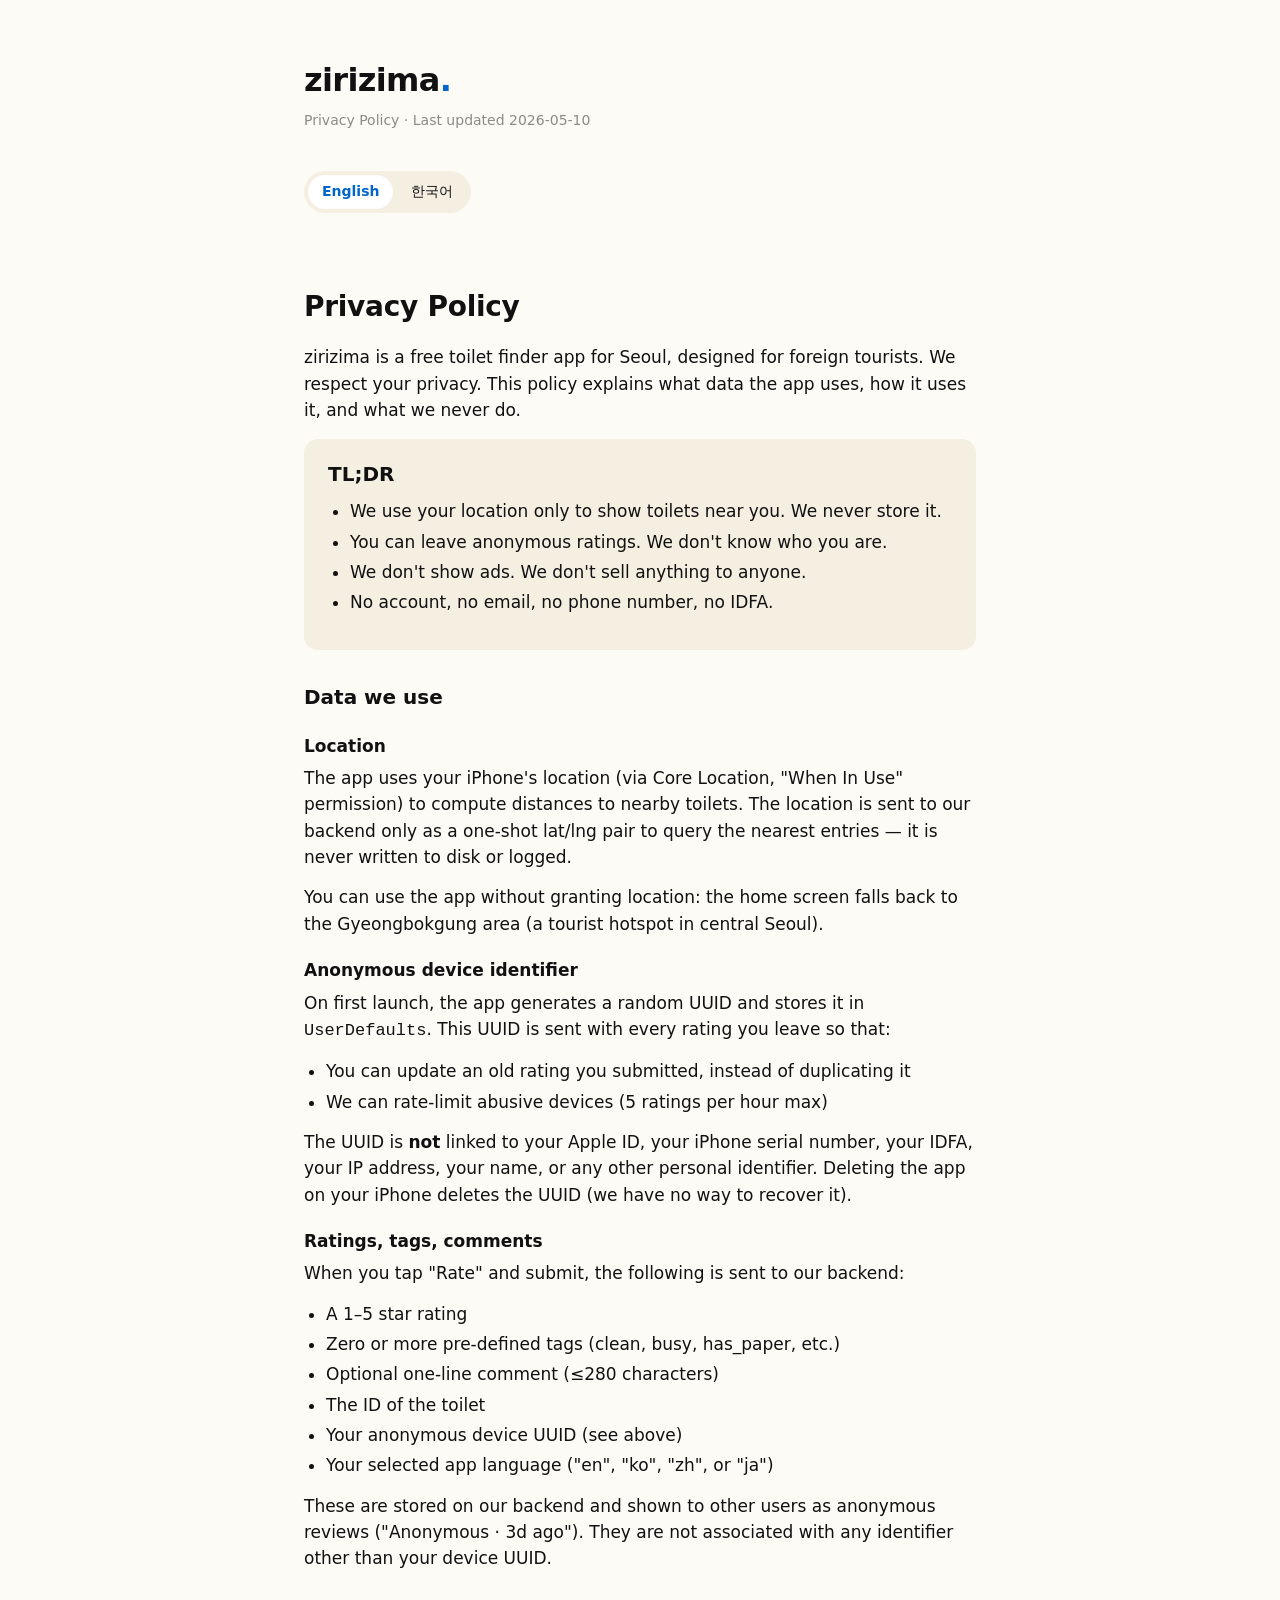
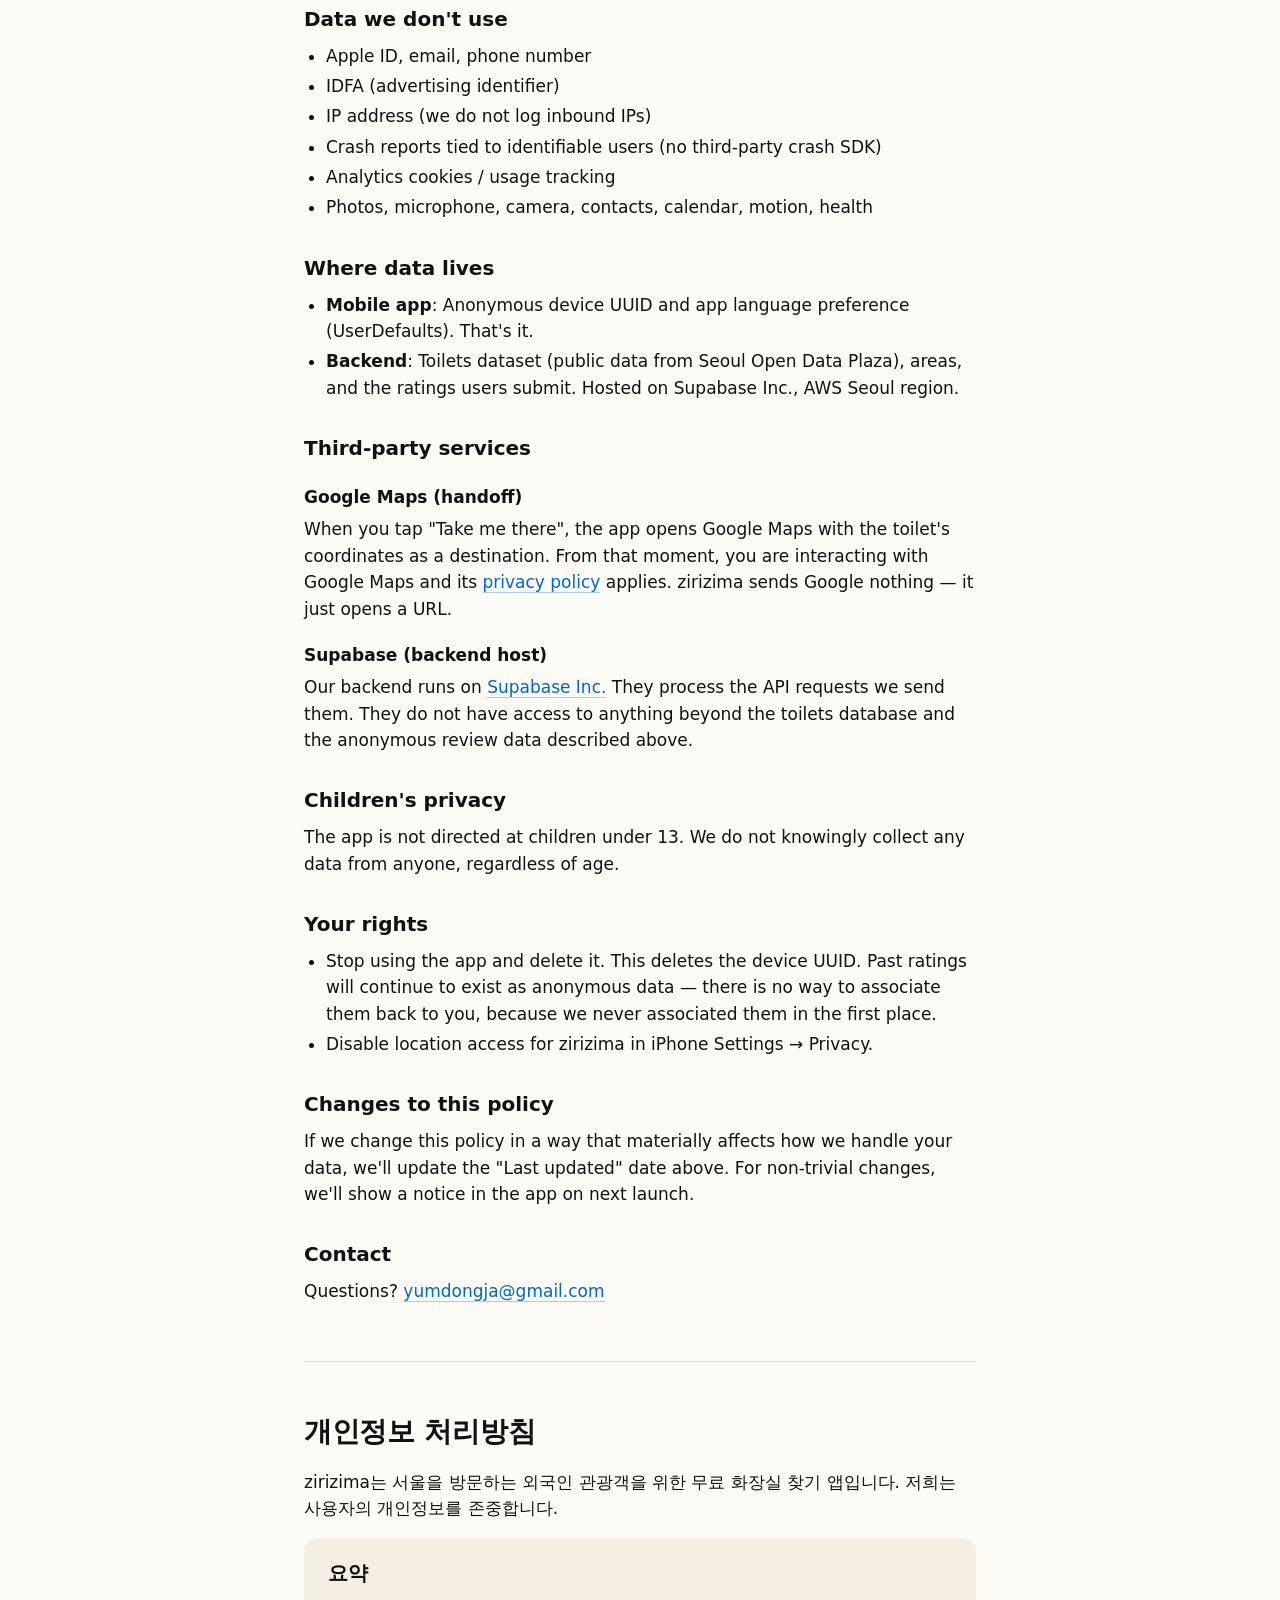
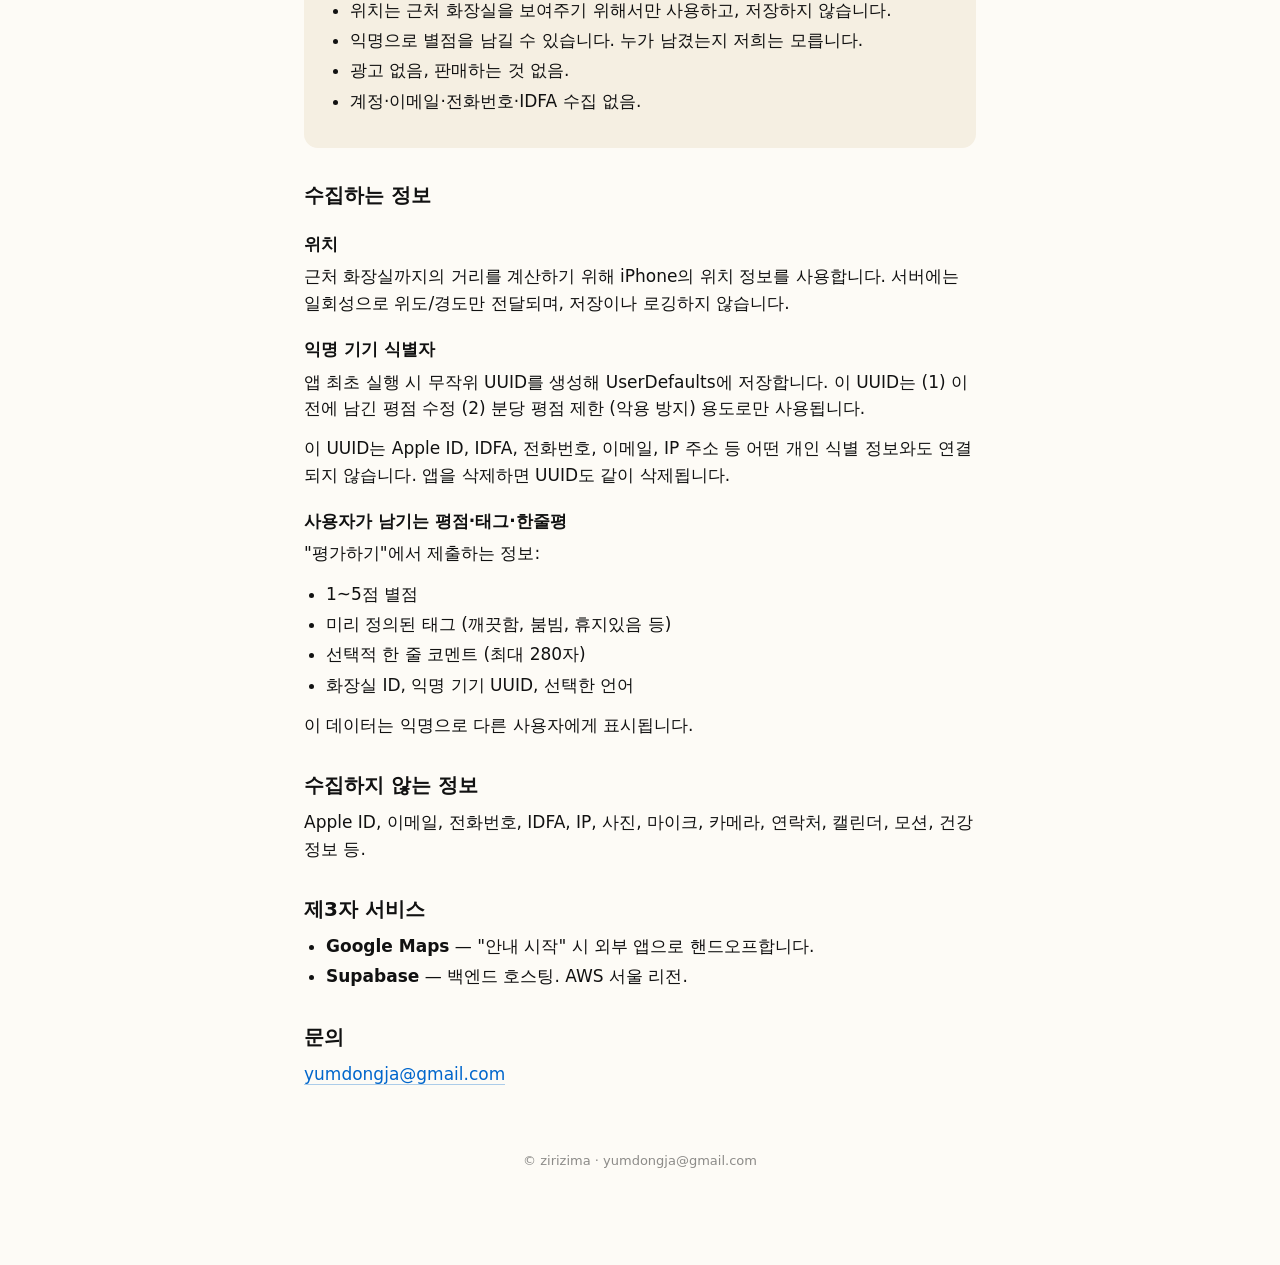
==== privacy.html @ c3d14ddb "Add App Icon placeholder and Privacy Policy web page - icon-1024.png: v1 wordmark (z. on Action Blue" ====
<!doctype html>
<html lang="en">
<head>
<meta charset="utf-8">
<meta name="viewport" content="width=device-width, initial-scale=1">
<title>Privacy Policy — zirizima</title>
<style>
  :root {
    --ink: #111;
    --ink-48: rgba(17,17,17,0.48);
    --ink-12: rgba(17,17,17,0.12);
    --canvas: #fdfbf6;
    --parchment: #f5efe2;
    --primary: #0066cc;
  }
  * { box-sizing: border-box; }
  html, body { margin: 0; padding: 0; }
  body {
    font-family: -apple-system, BlinkMacSystemFont, "SF Pro Text", "Helvetica Neue", system-ui, sans-serif;
    background: var(--canvas);
    color: var(--ink);
    line-height: 1.55;
    font-size: 17px;
    -webkit-font-smoothing: antialiased;
  }
  .wrap { max-width: 720px; margin: 0 auto; padding: 56px 24px 96px; }
  .brand { font-size: 32px; font-weight: 800; letter-spacing: -0.02em; margin: 0 0 4px; }
  .brand .dot { color: var(--primary); }
  .updated { color: var(--ink-48); font-size: 14px; margin: 0 0 40px; }
  h1 { font-size: 28px; font-weight: 700; letter-spacing: -0.01em; margin: 48px 0 16px; }
  h2 { font-size: 20px; font-weight: 700; margin: 32px 0 8px; }
  h3 { font-size: 17px; font-weight: 700; margin: 20px 0 6px; }
  p { margin: 0 0 14px; }
  ul { padding-left: 22px; margin: 0 0 14px; }
  li { margin: 4px 0; }
  a { color: var(--primary); text-decoration: none; border-bottom: 1px solid rgba(0,102,204,0.32); }
  a:hover { border-bottom-color: var(--primary); }
  .tldr {
    background: var(--parchment);
    border-radius: 14px;
    padding: 20px 24px;
    margin: 16px 0 24px;
  }
  .tldr h2 { margin-top: 0; }
  hr {
    border: 0;
    border-top: 1px solid var(--ink-12);
    margin: 56px 0 40px;
  }
  .lang-switch {
    display: inline-flex;
    gap: 4px;
    background: var(--parchment);
    border-radius: 999px;
    padding: 4px;
    margin-bottom: 24px;
    font-size: 14px;
  }
  .lang-switch a {
    border: 0;
    padding: 6px 14px;
    border-radius: 999px;
    color: var(--ink);
  }
  .lang-switch a.active { background: white; color: var(--primary); font-weight: 600; }
  footer {
    margin-top: 64px;
    color: var(--ink-48);
    font-size: 13px;
    text-align: center;
  }
</style>
</head>
<body>
<main class="wrap">

  <p class="brand">zirizima<span class="dot">.</span></p>
  <p class="updated">Privacy Policy · Last updated 2026-05-10</p>

  <div class="lang-switch">
    <a href="#en" class="active">English</a>
    <a href="#ko">한국어</a>
  </div>

  <section id="en">
    <h1>Privacy Policy</h1>
    <p>zirizima is a free toilet finder app for Seoul, designed for foreign tourists. We respect your privacy. This policy explains what data the app uses, how it uses it, and what we never do.</p>

    <div class="tldr">
      <h2>TL;DR</h2>
      <ul>
        <li>We use your location only to show toilets near you. We never store it.</li>
        <li>You can leave anonymous ratings. We don't know who you are.</li>
        <li>We don't show ads. We don't sell anything to anyone.</li>
        <li>No account, no email, no phone number, no IDFA.</li>
      </ul>
    </div>

    <h2>Data we use</h2>

    <h3>Location</h3>
    <p>The app uses your iPhone's location (via Core Location, "When In Use" permission) to compute distances to nearby toilets. The location is sent to our backend only as a one-shot lat/lng pair to query the nearest entries — it is never written to disk or logged.</p>
    <p>You can use the app without granting location: the home screen falls back to the Gyeongbokgung area (a tourist hotspot in central Seoul).</p>

    <h3>Anonymous device identifier</h3>
    <p>On first launch, the app generates a random UUID and stores it in <code>UserDefaults</code>. This UUID is sent with every rating you leave so that:</p>
    <ul>
      <li>You can update an old rating you submitted, instead of duplicating it</li>
      <li>We can rate-limit abusive devices (5 ratings per hour max)</li>
    </ul>
    <p>The UUID is <strong>not</strong> linked to your Apple ID, your iPhone serial number, your IDFA, your IP address, your name, or any other personal identifier. Deleting the app on your iPhone deletes the UUID (we have no way to recover it).</p>

    <h3>Ratings, tags, comments</h3>
    <p>When you tap "Rate" and submit, the following is sent to our backend:</p>
    <ul>
      <li>A 1–5 star rating</li>
      <li>Zero or more pre-defined tags (clean, busy, has_paper, etc.)</li>
      <li>Optional one-line comment (≤280 characters)</li>
      <li>The ID of the toilet</li>
      <li>Your anonymous device UUID (see above)</li>
      <li>Your selected app language ("en", "ko", "zh", or "ja")</li>
    </ul>
    <p>These are stored on our backend and shown to other users as anonymous reviews ("Anonymous · 3d ago"). They are not associated with any identifier other than your device UUID.</p>

    <h2>Data we don't use</h2>
    <ul>
      <li>Apple ID, email, phone number</li>
      <li>IDFA (advertising identifier)</li>
      <li>IP address (we do not log inbound IPs)</li>
      <li>Crash reports tied to identifiable users (no third-party crash SDK)</li>
      <li>Analytics cookies / usage tracking</li>
      <li>Photos, microphone, camera, contacts, calendar, motion, health</li>
    </ul>

    <h2>Where data lives</h2>
    <ul>
      <li><strong>Mobile app</strong>: Anonymous device UUID and app language preference (UserDefaults). That's it.</li>
      <li><strong>Backend</strong>: Toilets dataset (public data from Seoul Open Data Plaza), areas, and the ratings users submit. Hosted on Supabase Inc., AWS Seoul region.</li>
    </ul>

    <h2>Third-party services</h2>
    <h3>Google Maps (handoff)</h3>
    <p>When you tap "Take me there", the app opens Google Maps with the toilet's coordinates as a destination. From that moment, you are interacting with Google Maps and its <a href="https://policies.google.com/privacy">privacy policy</a> applies. zirizima sends Google nothing — it just opens a URL.</p>

    <h3>Supabase (backend host)</h3>
    <p>Our backend runs on <a href="https://supabase.com">Supabase Inc.</a> They process the API requests we send them. They do not have access to anything beyond the toilets database and the anonymous review data described above.</p>

    <h2>Children's privacy</h2>
    <p>The app is not directed at children under 13. We do not knowingly collect any data from anyone, regardless of age.</p>

    <h2>Your rights</h2>
    <ul>
      <li>Stop using the app and delete it. This deletes the device UUID. Past ratings will continue to exist as anonymous data — there is no way to associate them back to you, because we never associated them in the first place.</li>
      <li>Disable location access for zirizima in iPhone Settings → Privacy.</li>
    </ul>

    <h2>Changes to this policy</h2>
    <p>If we change this policy in a way that materially affects how we handle your data, we'll update the "Last updated" date above. For non-trivial changes, we'll show a notice in the app on next launch.</p>

    <h2>Contact</h2>
    <p>Questions? <a href="mailto:yumdongja@gmail.com">yumdongja@gmail.com</a></p>
  </section>

  <hr>

  <section id="ko">
    <h1>개인정보 처리방침</h1>
    <p>zirizima는 서울을 방문하는 외국인 관광객을 위한 무료 화장실 찾기 앱입니다. 저희는 사용자의 개인정보를 존중합니다.</p>

    <div class="tldr">
      <h2>요약</h2>
      <ul>
        <li>위치는 근처 화장실을 보여주기 위해서만 사용하고, 저장하지 않습니다.</li>
        <li>익명으로 별점을 남길 수 있습니다. 누가 남겼는지 저희는 모릅니다.</li>
        <li>광고 없음, 판매하는 것 없음.</li>
        <li>계정·이메일·전화번호·IDFA 수집 없음.</li>
      </ul>
    </div>

    <h2>수집하는 정보</h2>

    <h3>위치</h3>
    <p>근처 화장실까지의 거리를 계산하기 위해 iPhone의 위치 정보를 사용합니다. 서버에는 일회성으로 위도/경도만 전달되며, 저장이나 로깅하지 않습니다.</p>

    <h3>익명 기기 식별자</h3>
    <p>앱 최초 실행 시 무작위 UUID를 생성해 UserDefaults에 저장합니다. 이 UUID는 (1) 이전에 남긴 평점 수정 (2) 분당 평점 제한 (악용 방지) 용도로만 사용됩니다.</p>
    <p>이 UUID는 Apple ID, IDFA, 전화번호, 이메일, IP 주소 등 어떤 개인 식별 정보와도 연결되지 않습니다. 앱을 삭제하면 UUID도 같이 삭제됩니다.</p>

    <h3>사용자가 남기는 평점·태그·한줄평</h3>
    <p>"평가하기"에서 제출하는 정보:</p>
    <ul>
      <li>1~5점 별점</li>
      <li>미리 정의된 태그 (깨끗함, 붐빔, 휴지있음 등)</li>
      <li>선택적 한 줄 코멘트 (최대 280자)</li>
      <li>화장실 ID, 익명 기기 UUID, 선택한 언어</li>
    </ul>
    <p>이 데이터는 익명으로 다른 사용자에게 표시됩니다.</p>

    <h2>수집하지 않는 정보</h2>
    <p>Apple ID, 이메일, 전화번호, IDFA, IP, 사진, 마이크, 카메라, 연락처, 캘린더, 모션, 건강 정보 등.</p>

    <h2>제3자 서비스</h2>
    <ul>
      <li><strong>Google Maps</strong> — "안내 시작" 시 외부 앱으로 핸드오프합니다.</li>
      <li><strong>Supabase</strong> — 백엔드 호스팅. AWS 서울 리전.</li>
    </ul>

    <h2>문의</h2>
    <p><a href="mailto:yumdongja@gmail.com">yumdongja@gmail.com</a></p>
  </section>

  <footer>© zirizima · yumdongja@gmail.com</footer>
</main>
</body>
</html>
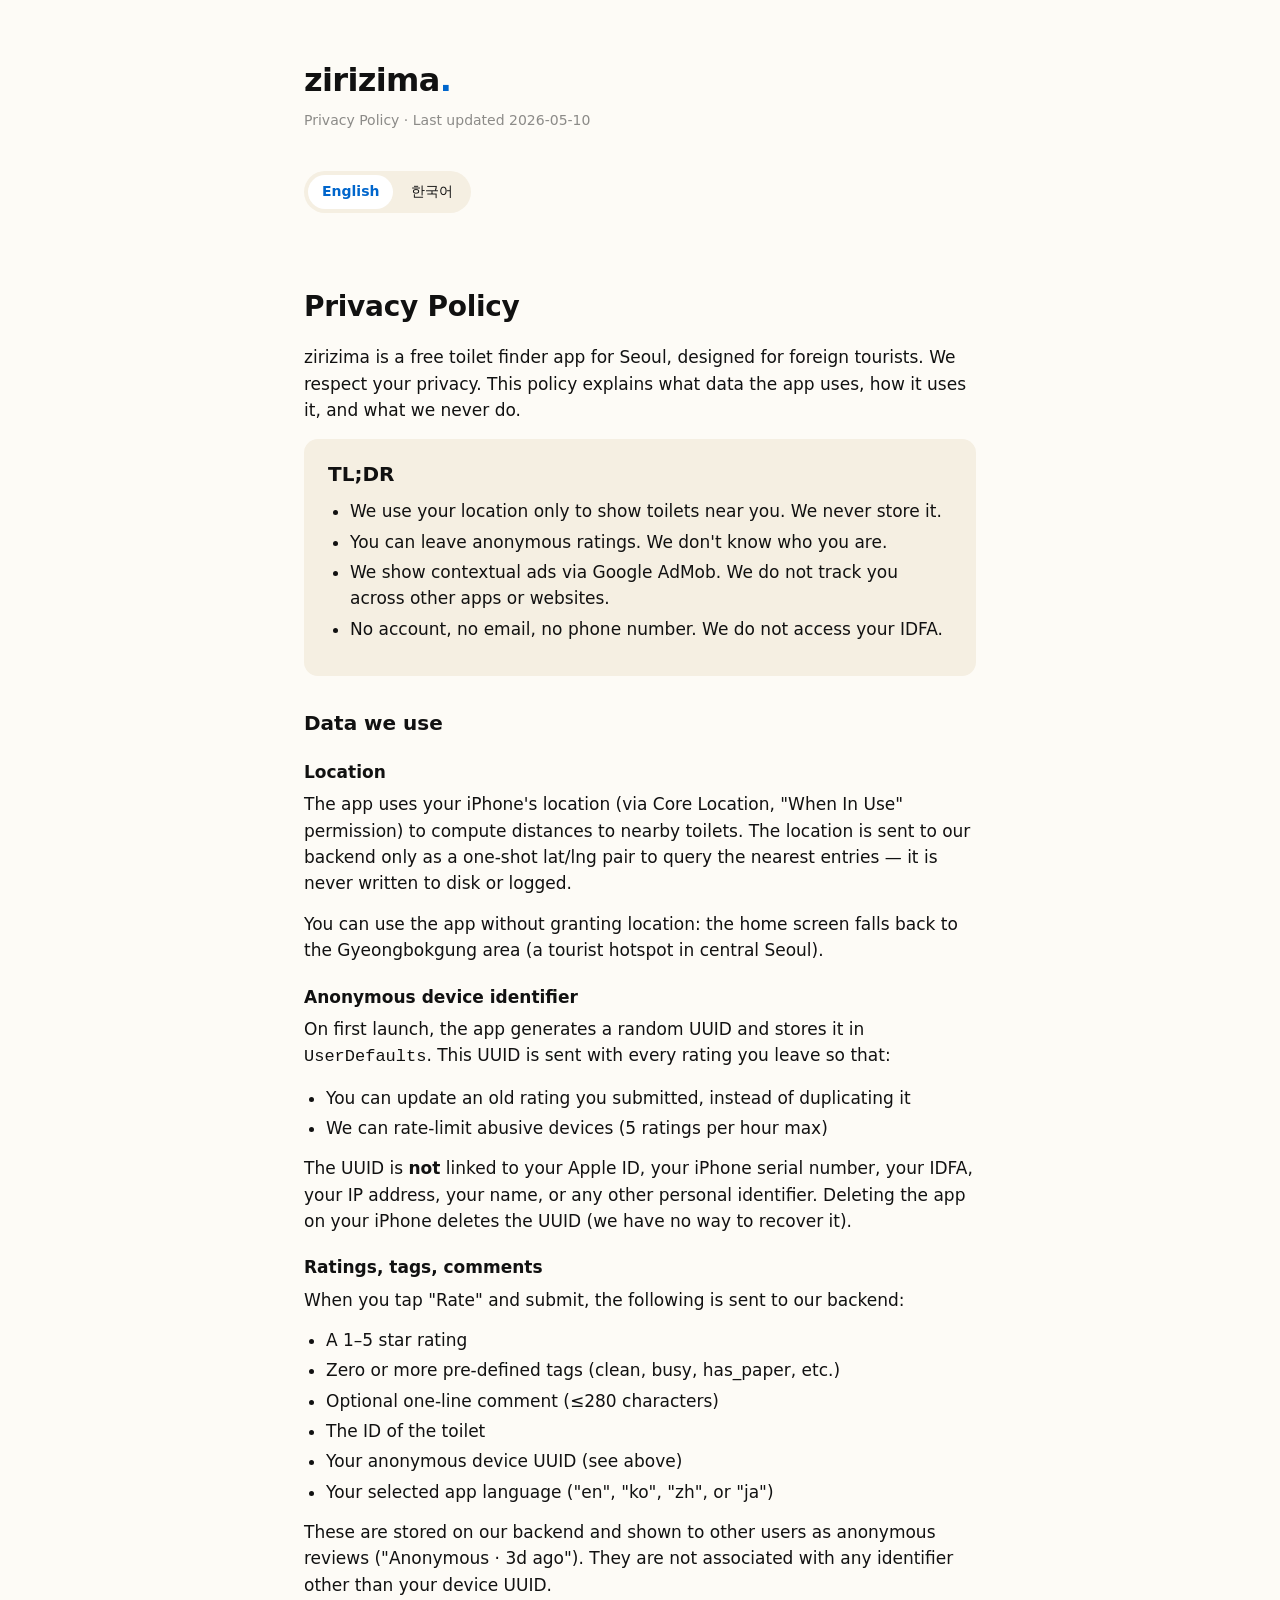
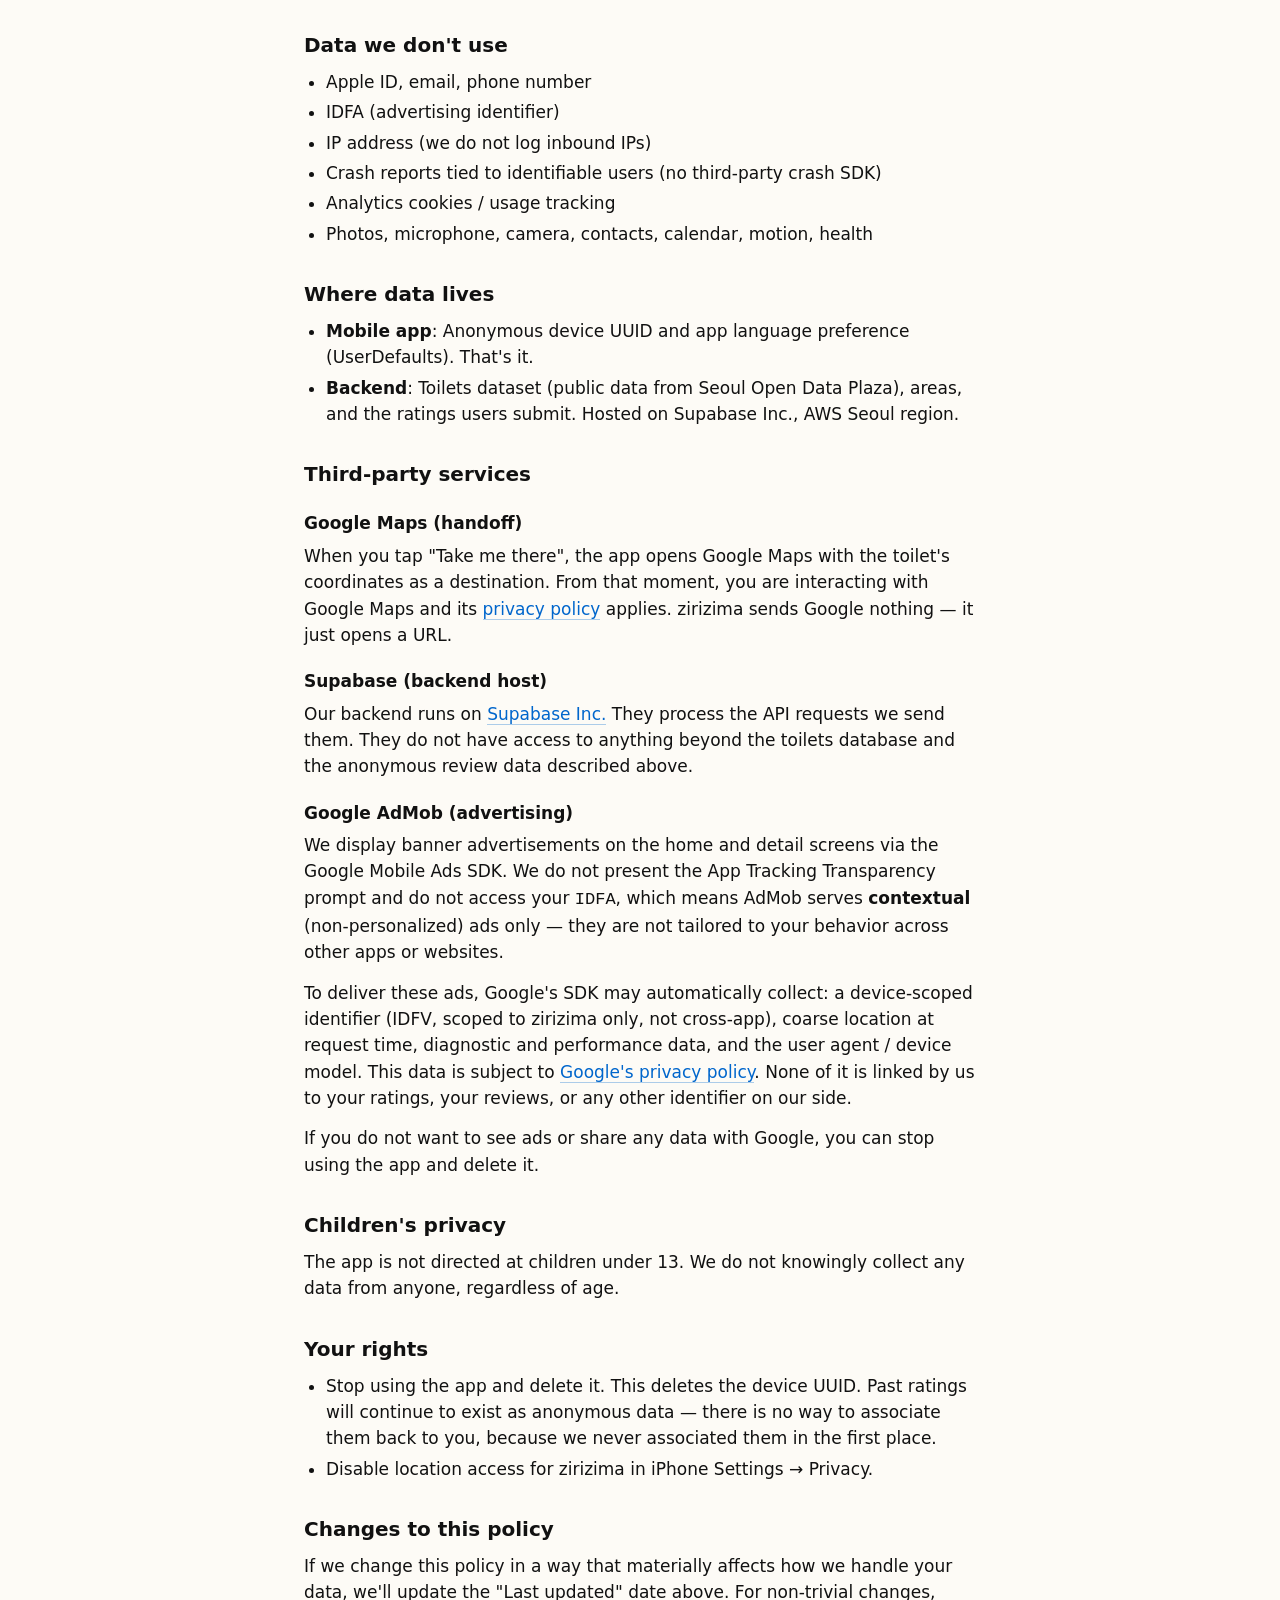
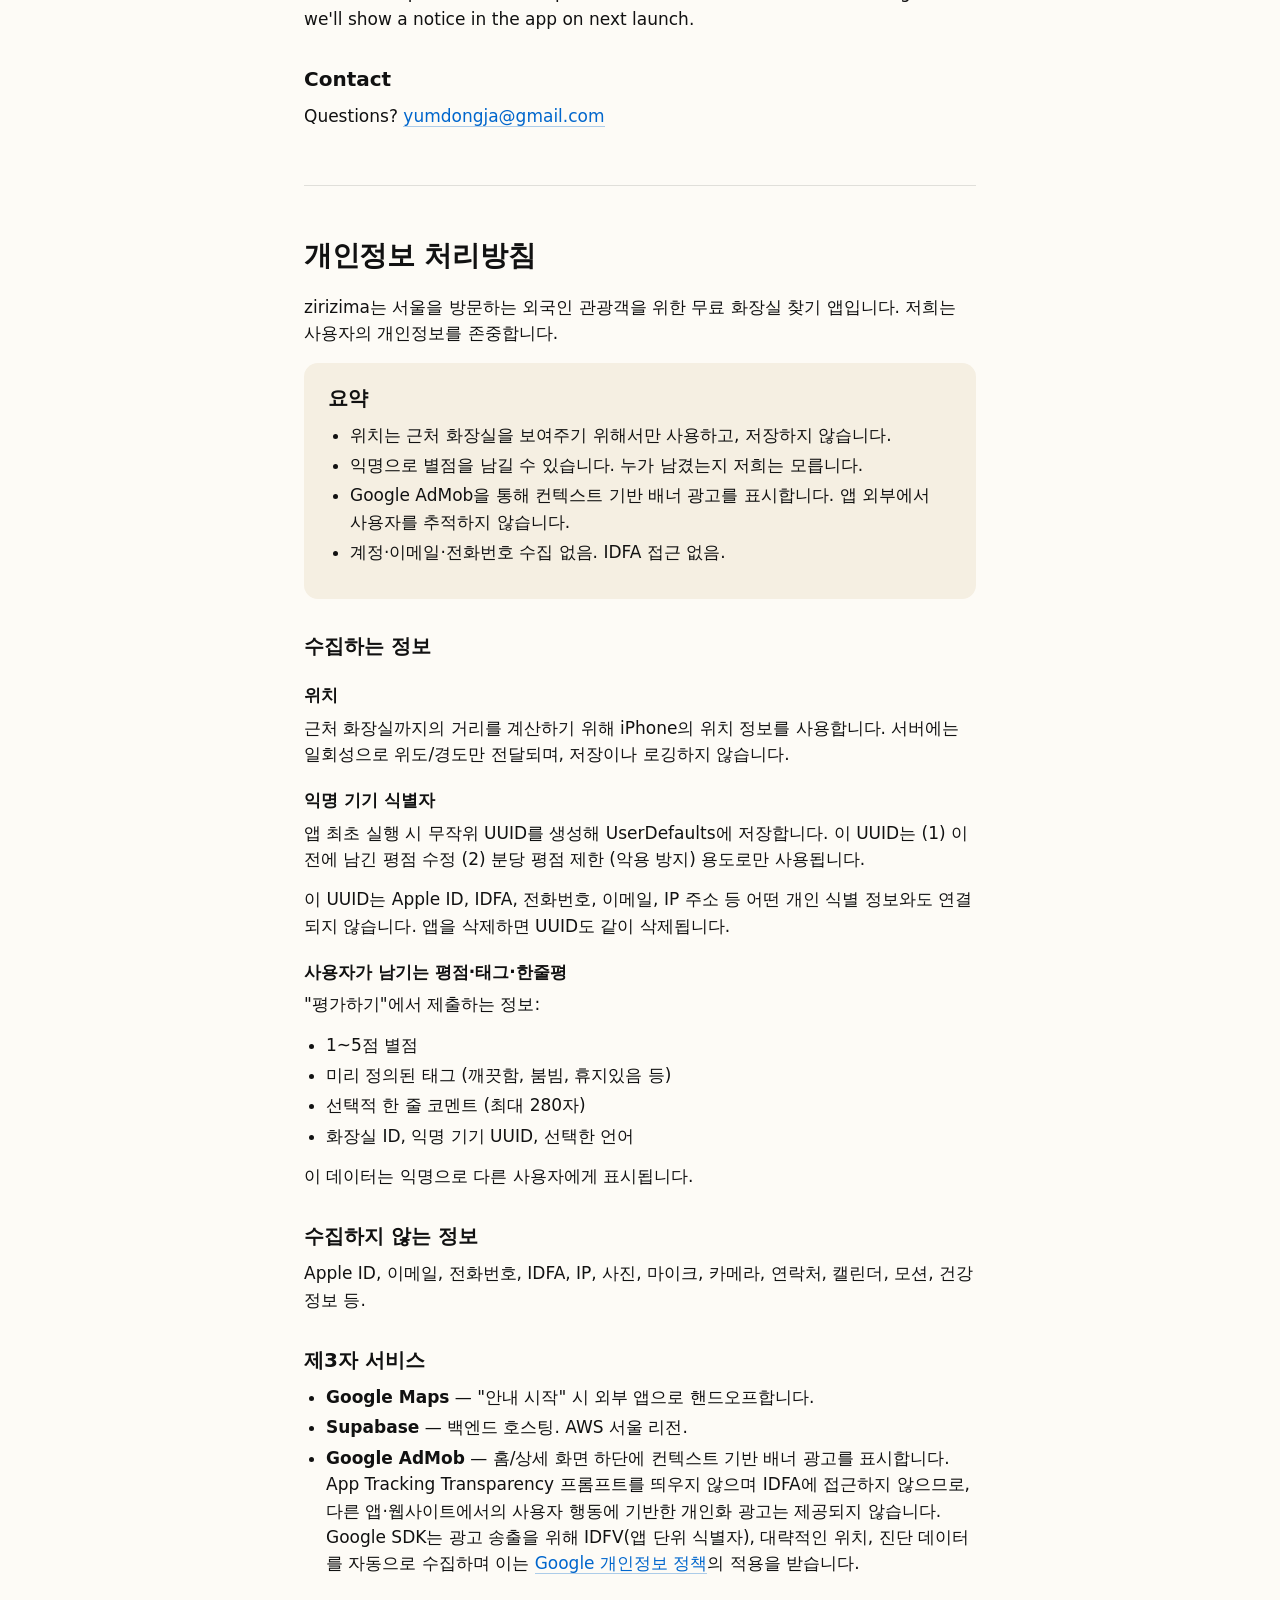
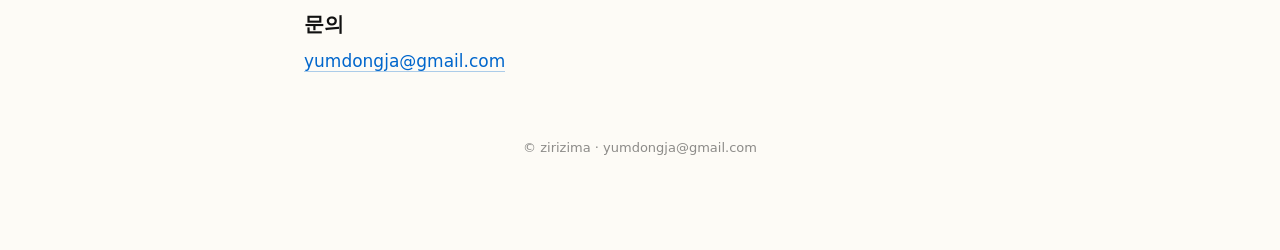
==== commit 16bd264d: "Add AdMob banner ads to Home + Detail screens - Google Mobile Ads SDK 12.x via SPM - Banner ad strip" ====
--- a/privacy.html
+++ b/privacy.html
@@ -91,8 +91,8 @@
       <ul>
         <li>We use your location only to show toilets near you. We never store it.</li>
         <li>You can leave anonymous ratings. We don't know who you are.</li>
-        <li>We don't show ads. We don't sell anything to anyone.</li>
-        <li>No account, no email, no phone number, no IDFA.</li>
+        <li>We show contextual ads via Google AdMob. We do not track you across other apps or websites.</li>
+        <li>No account, no email, no phone number. We do not access your IDFA.</li>
       </ul>
     </div>
 
@@ -145,6 +145,11 @@
     <h3>Supabase (backend host)</h3>
     <p>Our backend runs on <a href="https://supabase.com">Supabase Inc.</a> They process the API requests we send them. They do not have access to anything beyond the toilets database and the anonymous review data described above.</p>
 
+    <h3>Google AdMob (advertising)</h3>
+    <p>We display banner advertisements on the home and detail screens via the Google Mobile Ads SDK. We do not present the App Tracking Transparency prompt and do not access your <code>IDFA</code>, which means AdMob serves <strong>contextual</strong> (non-personalized) ads only — they are not tailored to your behavior across other apps or websites.</p>
+    <p>To deliver these ads, Google's SDK may automatically collect: a device-scoped identifier (IDFV, scoped to zirizima only, not cross-app), coarse location at request time, diagnostic and performance data, and the user agent / device model. This data is subject to <a href="https://policies.google.com/privacy">Google's privacy policy</a>. None of it is linked by us to your ratings, your reviews, or any other identifier on our side.</p>
+    <p>If you do not want to see ads or share any data with Google, you can stop using the app and delete it.</p>
+
     <h2>Children's privacy</h2>
     <p>The app is not directed at children under 13. We do not knowingly collect any data from anyone, regardless of age.</p>
 
@@ -172,8 +177,8 @@
       <ul>
         <li>위치는 근처 화장실을 보여주기 위해서만 사용하고, 저장하지 않습니다.</li>
         <li>익명으로 별점을 남길 수 있습니다. 누가 남겼는지 저희는 모릅니다.</li>
-        <li>광고 없음, 판매하는 것 없음.</li>
-        <li>계정·이메일·전화번호·IDFA 수집 없음.</li>
+        <li>Google AdMob을 통해 컨텍스트 기반 배너 광고를 표시합니다. 앱 외부에서 사용자를 추적하지 않습니다.</li>
+        <li>계정·이메일·전화번호 수집 없음. IDFA 접근 없음.</li>
       </ul>
     </div>
 
@@ -203,6 +208,7 @@
     <ul>
       <li><strong>Google Maps</strong> — "안내 시작" 시 외부 앱으로 핸드오프합니다.</li>
       <li><strong>Supabase</strong> — 백엔드 호스팅. AWS 서울 리전.</li>
+      <li><strong>Google AdMob</strong> — 홈/상세 화면 하단에 컨텍스트 기반 배너 광고를 표시합니다. App Tracking Transparency 프롬프트를 띄우지 않으며 IDFA에 접근하지 않으므로, 다른 앱·웹사이트에서의 사용자 행동에 기반한 개인화 광고는 제공되지 않습니다. Google SDK는 광고 송출을 위해 IDFV(앱 단위 식별자), 대략적인 위치, 진단 데이터를 자동으로 수집하며 이는 <a href="https://policies.google.com/privacy">Google 개인정보 정책</a>의 적용을 받습니다.</li>
     </ul>
 
     <h2>문의</h2>
